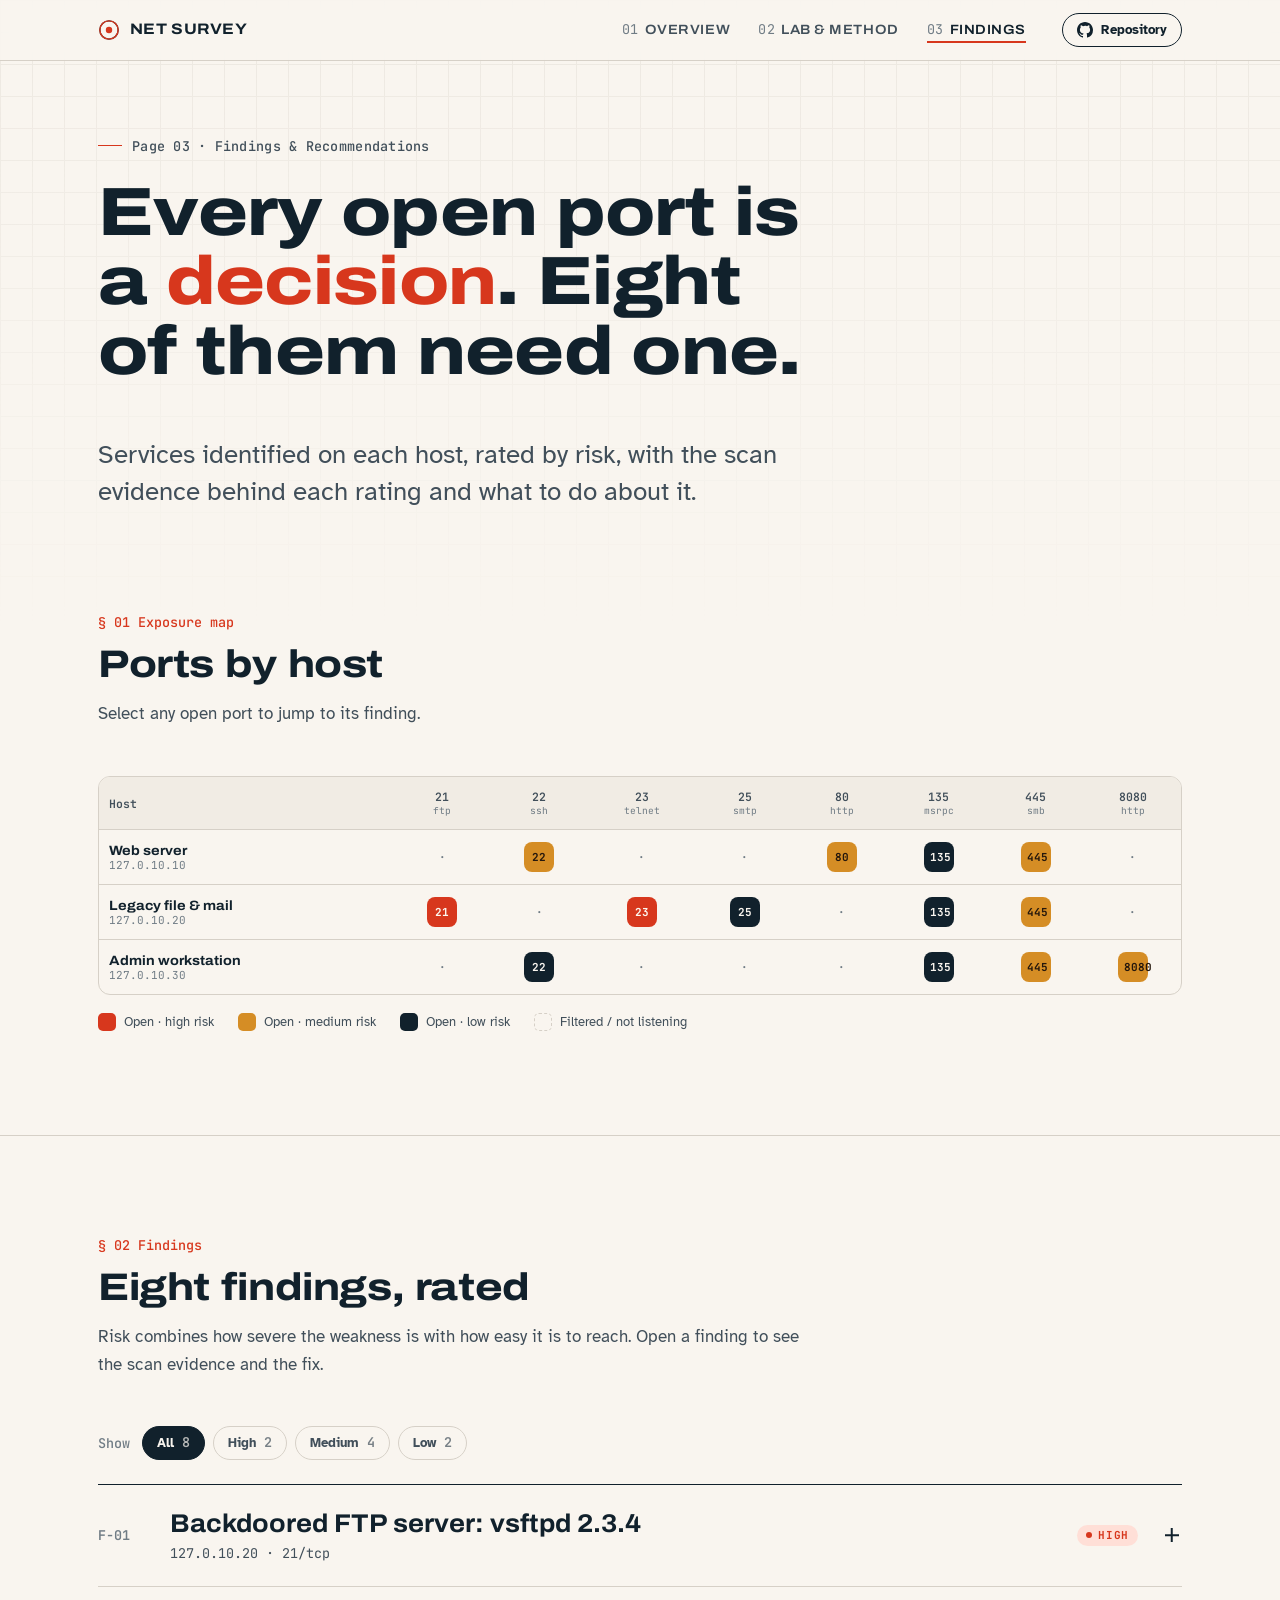
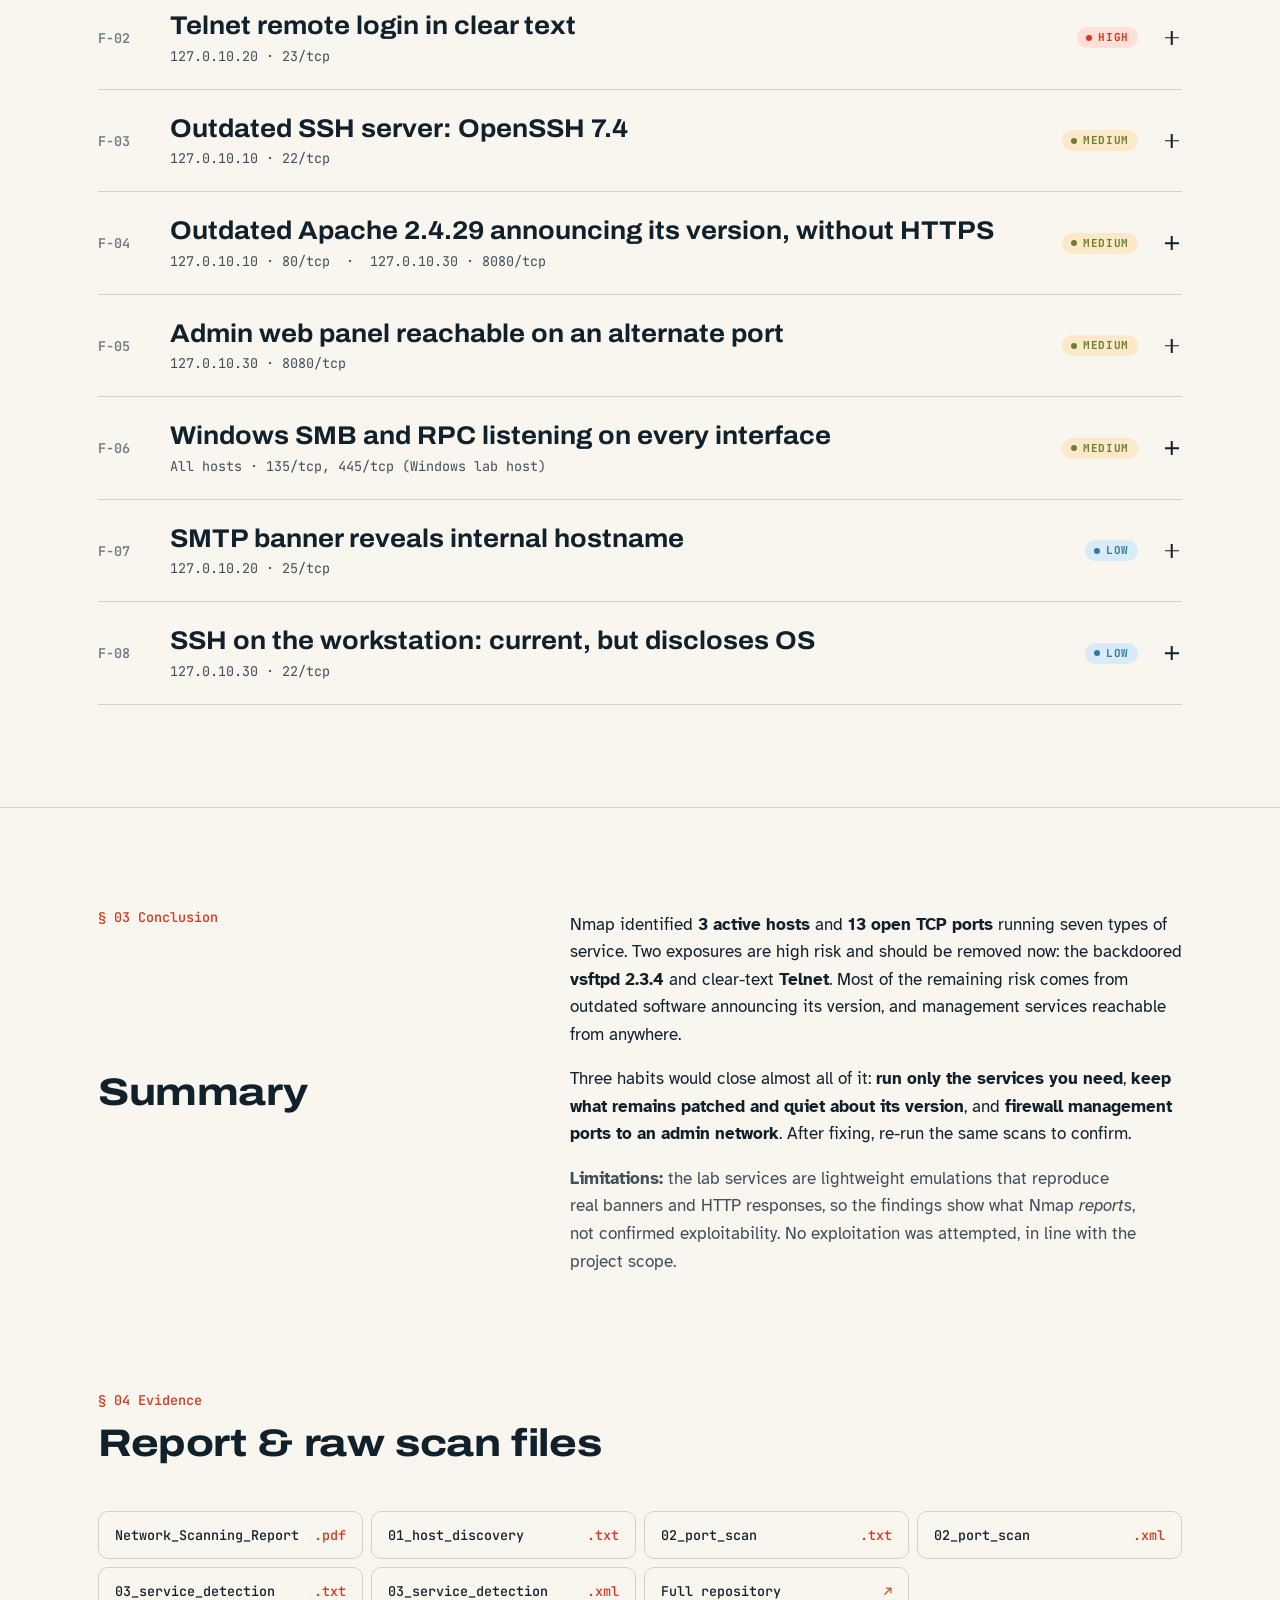
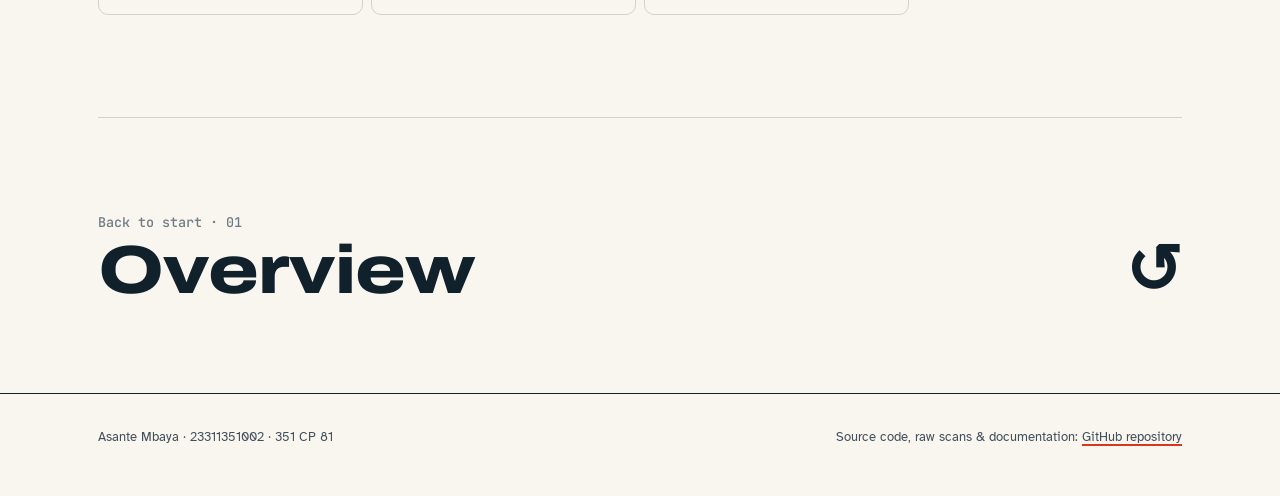
==== docs/findings.html @ a65c12f5 "Add network scanning lab, Nmap scan results, PDF report and portfolio site" ====
<!doctype html>
<html lang="en">
<head>
  <meta charset="utf-8">
  <meta name="viewport" content="width=device-width, initial-scale=1">
  <title>Findings · Network Scanning &amp; Service Identification</title>
  <meta name="description" content="Identified services, risk-rated findings with evidence, and security recommendations from the Nmap lab scan.">
  <link rel="preconnect" href="https://fonts.googleapis.com">
  <link rel="preconnect" href="https://fonts.gstatic.com" crossorigin>
  <link rel="stylesheet" href="https://fonts.googleapis.com/css2?family=Archivo:wdth,wght@62..125,400..900&family=Atkinson+Hyperlegible:ital,wght@0,400;0,700;1,400&family=JetBrains+Mono:wght@400;500;600&display=swap">
  <link rel="stylesheet" href="assets/style.css">
  <link rel="icon" href="data:image/svg+xml,%3Csvg xmlns='http://www.w3.org/2000/svg' viewBox='0 0 24 24'%3E%3Ccircle cx='12' cy='12' r='10' fill='none' stroke='%23c2412b' stroke-width='2'/%3E%3Ccircle cx='12' cy='12' r='4' fill='%23c2412b'/%3E%3C/svg%3E">
</head>
<body>
<a class="skip" href="#main">Skip to content</a>

<header class="site-head">
  <div class="wrap">
    <a class="mark" href="index.html" aria-label="Home">
      <svg viewBox="0 0 24 24" aria-hidden="true"><circle cx="12" cy="12" r="10" fill="none" stroke="currentColor" stroke-width="1.5"/><circle class="pulse" cx="12" cy="12" r="10" fill="none" stroke="var(--signal)" stroke-width="1.5"/><circle cx="12" cy="12" r="3.5" fill="var(--signal)"/></svg>
      Net&nbsp;Survey
    </a>
    <nav aria-label="Main">
      <ul class="nav">
        <li><a href="index.html"><span class="n">01</span>Overview</a></li>
        <li><a href="method.html"><span class="n">02</span>Lab &amp; Method</a></li>
        <li><a href="findings.html" aria-current="page"><span class="n">03</span>Findings</a></li>
      </ul>
    </nav>
    <a class="repo-link" data-repo="" href="#">
      <svg viewBox="0 0 16 16" aria-hidden="true"><path fill="currentColor" d="M8 0C3.58 0 0 3.58 0 8c0 3.54 2.29 6.53 5.47 7.59.4.07.55-.17.55-.38v-1.33c-2.23.48-2.7-1.07-2.7-1.07-.36-.92-.89-1.17-.89-1.17-.73-.5.06-.49.06-.49.8.06 1.23.83 1.23.83.72 1.22 1.87.87 2.33.66.07-.52.28-.87.5-1.07-1.78-.2-3.64-.89-3.64-3.95 0-.87.31-1.59.82-2.15-.08-.2-.36-1.02.08-2.12 0 0 .67-.21 2.2.82A7.6 7.6 0 0 1 8 3.87c.68 0 1.36.09 2 .27 1.53-1.04 2.2-.82 2.2-.82.44 1.1.16 1.92.08 2.12.51.56.82 1.27.82 2.15 0 3.07-1.87 3.75-3.65 3.95.29.25.54.73.54 1.48v2.2c0 .21.15.46.55.38A8 8 0 0 0 16 8c0-4.42-3.58-8-8-8Z"/></svg>
      <span>Repository</span>
    </a>
  </div>
</header>

<main id="main">
  <header class="wrap page-hero load">
    <span class="eyebrow">Page 03 · Findings &amp; Recommendations</span>
    <h1 class="split-words">Every open port is a <em>decision</em>. Eight of them need one.</h1>
    <p class="lede">Services identified on each host, rated by risk, with the scan evidence behind each rating and what to do about it.</p>
  </header>

  <section style="padding-top: var(--space-xl)">
    <div class="wrap">
      <div class="section-head" data-reveal>
        <span class="idx">§ 01 Exposure map</span>
        <h2>Ports by host</h2>
        <p class="measure" style="margin:0;color:var(--ink-2)">Select any open port to jump to its finding.</p>
      </div>
      <div class="matrix-scroll" data-reveal>
        <table class="matrix">
          <caption class="sr-only" style="position:absolute;left:-9999px">Open ports on each lab host</caption>
          <thead>
            <tr>
              <th scope="col" style="text-align:left">Host</th>
              <th scope="col">21<small>ftp</small></th>
              <th scope="col">22<small>ssh</small></th>
              <th scope="col">23<small>telnet</small></th>
              <th scope="col">25<small>smtp</small></th>
              <th scope="col">80<small>http</small></th>
              <th scope="col">135<small>msrpc</small></th>
              <th scope="col">445<small>smb</small></th>
              <th scope="col">8080<small>http</small></th>
            </tr>
          </thead>
          <tbody>
            <tr>
              <th scope="row">Web server<small>127.0.10.10</small></th>
              <td><span class="cell f" aria-label="filtered">·</span></td>
              <td><button class="cell o m" data-goto="f-03" aria-label="22 open: OpenSSH 7.4, see F-03" style="border:0;cursor:pointer">22</button></td>
              <td><span class="cell f" aria-label="filtered">·</span></td>
              <td><span class="cell f" aria-label="filtered">·</span></td>
              <td><button class="cell o m" data-goto="f-04" aria-label="80 open: Apache 2.4.29, see F-04" style="border:0;cursor:pointer">80</button></td>
              <td><button class="cell o" data-goto="f-06" aria-label="135 open: Windows RPC, see F-06" style="border:0;cursor:pointer">135</button></td>
              <td><button class="cell o m" data-goto="f-06" aria-label="445 open: SMB, see F-06" style="border:0;cursor:pointer">445</button></td>
              <td><span class="cell f" aria-label="filtered">·</span></td>
            </tr>
            <tr>
              <th scope="row">Legacy file &amp; mail<small>127.0.10.20</small></th>
              <td><button class="cell o r" data-goto="f-01" aria-label="21 open: vsftpd 2.3.4, see F-01" style="border:0;cursor:pointer">21</button></td>
              <td><span class="cell f" aria-label="filtered">·</span></td>
              <td><button class="cell o r" data-goto="f-02" aria-label="23 open: Telnet, see F-02" style="border:0;cursor:pointer">23</button></td>
              <td><button class="cell o" data-goto="f-07" aria-label="25 open: Postfix SMTP, see F-07" style="border:0;cursor:pointer">25</button></td>
              <td><span class="cell f" aria-label="filtered">·</span></td>
              <td><button class="cell o" data-goto="f-06" aria-label="135 open: Windows RPC, see F-06" style="border:0;cursor:pointer">135</button></td>
              <td><button class="cell o m" data-goto="f-06" aria-label="445 open: SMB, see F-06" style="border:0;cursor:pointer">445</button></td>
              <td><span class="cell f" aria-label="filtered">·</span></td>
            </tr>
            <tr>
              <th scope="row">Admin workstation<small>127.0.10.30</small></th>
              <td><span class="cell f" aria-label="filtered">·</span></td>
              <td><button class="cell o" data-goto="f-08" aria-label="22 open: OpenSSH 8.9p1, see F-08" style="border:0;cursor:pointer">22</button></td>
              <td><span class="cell f" aria-label="filtered">·</span></td>
              <td><span class="cell f" aria-label="filtered">·</span></td>
              <td><span class="cell f" aria-label="filtered">·</span></td>
              <td><button class="cell o" data-goto="f-06" aria-label="135 open: Windows RPC, see F-06" style="border:0;cursor:pointer">135</button></td>
              <td><button class="cell o m" data-goto="f-06" aria-label="445 open: SMB, see F-06" style="border:0;cursor:pointer">445</button></td>
              <td><button class="cell o m" data-goto="f-05" aria-label="8080 open: Apache admin panel, see F-05" style="border:0;cursor:pointer">8080</button></td>
            </tr>
          </tbody>
        </table>
      </div>
      <div class="legend" data-reveal>
        <span><i class="cell o r"></i>Open · high risk</span>
        <span><i class="cell o m"></i>Open · medium risk</span>
        <span><i class="cell o"></i>Open · low risk</span>
        <span><i class="cell f" style="border:1px dashed var(--rule)"></i>Filtered / not listening</span>
      </div>
    </div>
  </section>

  <hr class="divider">

  <section>
    <div class="wrap">
      <div class="section-head" data-reveal>
        <span class="idx">§ 02 Findings</span>
        <h2>Eight findings, rated</h2>
        <p class="measure" style="margin:0;color:var(--ink-2)">Risk combines how severe the weakness is with how easy it is to reach. Open a finding to see the scan evidence and the fix.</p>
      </div>

      <div class="toolbar" role="group" aria-label="Filter findings by risk" data-reveal>
        <span class="label">Show</span>
        <button class="chip" data-filter="all" aria-pressed="true">All <span class="c">8</span></button>
        <button class="chip" data-filter="high" aria-pressed="false">High <span class="c">2</span></button>
        <button class="chip" data-filter="medium" aria-pressed="false">Medium <span class="c">4</span></button>
        <button class="chip" data-filter="low" aria-pressed="false">Low <span class="c">2</span></button>
      </div>

      <ul class="findings" data-stagger>
        <li class="finding" id="f-01" data-sev="high">
          <button class="finding-btn" aria-expanded="false" aria-controls="f-01-body">
            <span class="fid">F-01</span>
            <span><span class="ftitle">Backdoored FTP server: vsftpd 2.3.4</span><span class="where">127.0.10.20 · 21/tcp</span></span>
            <span class="sev sev-high">High</span><span class="plus" aria-hidden="true"></span>
          </button>
          <div class="finding-body" id="f-01-body"><div><div class="finding-inner">
            <div><h4>Issue</h4><p>Version 2.3.4 of vsftpd is infamous. The official download was tampered with in 2011 to include a backdoor (<strong>CVE-2011-2523</strong>): a username ending in <code>:)</code> opens a root shell on port 6200. Public exploit modules exist. FTP also sends credentials in clear text.</p></div>
            <div><h4>Recommendation</h4><ul><li>Remove vsftpd 2.3.4 immediately and rebuild the host if it was ever exposed.</li><li>Replace FTP with SFTP over SSH.</li><li>If FTP is unavoidable, run a current, verified vsftpd build with FTPS, and block port 6200.</li></ul></div>
            <div class="evidence"><h4>Evidence</h4><pre>21/tcp   open  ftp     vsftpd 2.3.4</pre></div>
          </div></div></div>
        </li>

        <li class="finding" id="f-02" data-sev="high">
          <button class="finding-btn" aria-expanded="false" aria-controls="f-02-body">
            <span class="fid">F-02</span>
            <span><span class="ftitle">Telnet remote login in clear text</span><span class="where">127.0.10.20 · 23/tcp</span></span>
            <span class="sev sev-high">High</span><span class="plus" aria-hidden="true"></span>
          </button>
          <div class="finding-body" id="f-02-body"><div><div class="finding-inner">
            <div><h4>Issue</h4><p>Telnet gives a remote shell with no encryption. Anyone who can see the traffic can read usernames, passwords and the whole session. Telnet is also a favourite target for automated brute-force bots.</p></div>
            <div><h4>Recommendation</h4><ul><li>Disable and uninstall the telnet daemon.</li><li>Use SSH with key-based authentication for remote administration.</li><li>Block 23/tcp at the host and network firewall.</li></ul></div>
            <div class="evidence"><h4>Evidence</h4><pre>23/tcp   open  telnet  Linux telnetd</pre></div>
          </div></div></div>
        </li>

        <li class="finding" id="f-03" data-sev="medium">
          <button class="finding-btn" aria-expanded="false" aria-controls="f-03-body">
            <span class="fid">F-03</span>
            <span><span class="ftitle">Outdated SSH server: OpenSSH 7.4</span><span class="where">127.0.10.10 · 22/tcp</span></span>
            <span class="sev sev-medium">Medium</span><span class="plus" aria-hidden="true"></span>
          </button>
          <div class="finding-body" id="f-03-body"><div><div class="finding-inner">
            <div><h4>Issue</h4><p>OpenSSH 7.4 dates from December 2016 and has several known vulnerabilities, including <strong>CVE-2018-15473</strong> (an attacker can tell which usernames exist). The exact version is visible to anyone who connects.</p></div>
            <div><h4>Recommendation</h4><ul><li>Update OpenSSH to the current release from the OS vendor.</li><li>Disable password and root login; use keys only.</li><li>Limit SSH to an admin subnet and add fail2ban or rate limiting.</li></ul></div>
            <div class="evidence"><h4>Evidence</h4><pre>22/tcp   open  ssh     OpenSSH 7.4 (protocol 2.0)</pre></div>
          </div></div></div>
        </li>

        <li class="finding" id="f-04" data-sev="medium">
          <button class="finding-btn" aria-expanded="false" aria-controls="f-04-body">
            <span class="fid">F-04</span>
            <span><span class="ftitle">Outdated Apache 2.4.29 announcing its version, without HTTPS</span><span class="where">127.0.10.10 · 80/tcp &nbsp;·&nbsp; 127.0.10.30 · 8080/tcp</span></span>
            <span class="sev sev-medium">Medium</span><span class="plus" aria-hidden="true"></span>
          </button>
          <div class="finding-body" id="f-04-body"><div><div class="finding-inner">
            <div><h4>Issue</h4><p>Apache 2.4.29 was released in 2017 and is affected by many published CVEs, including <strong>CVE-2019-0211</strong> (local privilege escalation to root). The <code>Server</code> header gives the exact version and OS, so an attacker can look up exploits instantly. The site is served over plain HTTP.</p></div>
            <div><h4>Recommendation</h4><ul><li>Upgrade Apache to the current 2.4.x release.</li><li>Set <code>ServerTokens Prod</code> and <code>ServerSignature Off</code> to hide version details.</li><li>Serve over HTTPS (TLS 1.2+), redirect HTTP to HTTPS and add HSTS.</li></ul></div>
            <div class="evidence"><h4>Evidence</h4><pre>80/tcp   open  http    Apache httpd 2.4.29 ((Ubuntu))
|_http-server-header: Apache/2.4.29 (Ubuntu)
|_http-title: Lab Server</pre></div>
          </div></div></div>
        </li>

        <li class="finding" id="f-05" data-sev="medium">
          <button class="finding-btn" aria-expanded="false" aria-controls="f-05-body">
            <span class="fid">F-05</span>
            <span><span class="ftitle">Admin web panel reachable on an alternate port</span><span class="where">127.0.10.30 · 8080/tcp</span></span>
            <span class="sev sev-medium">Medium</span><span class="plus" aria-hidden="true"></span>
          </button>
          <div class="finding-body" id="f-05-body"><div><div class="finding-inner">
            <div><h4>Issue</h4><p>A management interface runs on 8080 of the admin workstation with the same outdated Apache. Nmap's <code>http-open-proxy</code> script also flagged that the server might relay requests. If confirmed, an open proxy could be abused to reach internal systems. Moving a service to a non-standard port does not hide it.</p></div>
            <div><h4>Recommendation</h4><ul><li>Bind the panel to localhost or an admin VLAN only, or put it behind a VPN.</li><li>Require strong authentication (MFA) for the panel.</li><li>Disable proxy modules (<code>mod_proxy</code>) unless they are needed, and re-test with <code>--script http-open-proxy</code>.</li></ul></div>
            <div class="evidence"><h4>Evidence</h4><pre>8080/tcp open  http    Apache httpd 2.4.29 ((Ubuntu))
|_http-open-proxy: Proxy might be redirecting requests</pre></div>
          </div></div></div>
        </li>

        <li class="finding" id="f-06" data-sev="medium">
          <button class="finding-btn" aria-expanded="false" aria-controls="f-06-body">
            <span class="fid">F-06</span>
            <span><span class="ftitle">Windows SMB and RPC listening on every interface</span><span class="where">All hosts · 135/tcp, 445/tcp (Windows lab host)</span></span>
            <span class="sev sev-medium">Medium</span><span class="plus" aria-hidden="true"></span>
          </button>
          <div class="finding-body" id="f-06-body"><div><div class="finding-inner">
            <div><h4>Issue</h4><p>Ports 135 (RPC) and 445 (SMB) appeared on every lab address because the Windows host running the lab binds them to all interfaces. SMB has a long history of serious worms (for example EternalBlue / MS17-010). <strong>Good news:</strong> SMB2 message signing is <em>enabled and required</em>, which blocks relay attacks.</p></div>
            <div><h4>Recommendation</h4><ul><li>Block 135, 139 and 445 inbound in Windows Defender Firewall on public and untrusted profiles.</li><li>Turn off file sharing where it isn't needed; make sure SMBv1 is disabled.</li><li>Keep signing required, and keep Windows fully patched.</li></ul></div>
            <div class="evidence"><h4>Evidence</h4><pre>135/tcp  open  msrpc         Microsoft Windows RPC
445/tcp  open  microsoft-ds?
| smb2-security-mode:
|   2.02:
|_    Message signing enabled and required</pre></div>
          </div></div></div>
        </li>

        <li class="finding" id="f-07" data-sev="low">
          <button class="finding-btn" aria-expanded="false" aria-controls="f-07-body">
            <span class="fid">F-07</span>
            <span><span class="ftitle">SMTP banner reveals internal hostname</span><span class="where">127.0.10.20 · 25/tcp</span></span>
            <span class="sev sev-low">Low</span><span class="plus" aria-hidden="true"></span>
          </button>
          <div class="finding-body" id="f-07-body"><div><div class="finding-inner">
            <div><h4>Issue</h4><p>The Postfix banner announces the internal hostname <code>mail.lab.local</code>, which helps an attacker map the network. Open-relay behaviour was <em>not</em> tested in this scope.</p></div>
            <div><h4>Recommendation</h4><ul><li>Set a generic <code>smtpd_banner</code>.</li><li>Confirm the server is not an open relay (<code>nmap --script smtp-open-relay</code>).</li><li>Require STARTTLS and authentication for submission.</li></ul></div>
            <div class="evidence"><h4>Evidence</h4><pre>25/tcp   open  smtp    Postfix smtpd
Service Info: Host:  mail.lab.local</pre></div>
          </div></div></div>
        </li>

        <li class="finding" id="f-08" data-sev="low">
          <button class="finding-btn" aria-expanded="false" aria-controls="f-08-body">
            <span class="fid">F-08</span>
            <span><span class="ftitle">SSH on the workstation: current, but discloses OS</span><span class="where">127.0.10.30 · 22/tcp</span></span>
            <span class="sev sev-low">Low</span><span class="plus" aria-hidden="true"></span>
          </button>
          <div class="finding-body" id="f-08-body"><div><div class="finding-inner">
            <div><h4>Issue</h4><p>OpenSSH 8.9p1 is a supported Ubuntu 22.04 build, a much better state than F-03. The banner still reveals the exact distribution and patch level, and a workstation rarely needs to accept inbound SSH at all.</p></div>
            <div><h4>Recommendation</h4><ul><li>Disable inbound SSH on workstations unless it is needed.</li><li>Otherwise use keys only, apply security updates and restrict source addresses.</li></ul></div>
            <div class="evidence"><h4>Evidence</h4><pre>22/tcp   open  ssh     OpenSSH 8.9p1 Ubuntu 3ubuntu0.1 (Ubuntu Linux; protocol 2.0)</pre></div>
          </div></div></div>
        </li>
      </ul>
    </div>
  </section>

  <hr class="divider">

  <section>
    <div class="wrap split">
      <div class="section-head" data-reveal>
        <span class="idx">§ 03 Conclusion</span>
        <h2>Summary</h2>
      </div>
      <div class="measure" data-reveal>
        <p style="margin-top:0">Nmap identified <strong>3 active hosts</strong> and <strong>13 open TCP ports</strong> running seven types of service. Two exposures are high risk and should be removed now: the backdoored <strong>vsftpd 2.3.4</strong> and clear-text <strong>Telnet</strong>. Most of the remaining risk comes from outdated software announcing its version, and management services reachable from anywhere.</p>
        <p>Three habits would close almost all of it: <strong>run only the services you need</strong>, <strong>keep what remains patched and quiet about its version</strong>, and <strong>firewall management ports to an admin network</strong>. After fixing, re-run the same scans to confirm.</p>
        <p style="color:var(--ink-2)"><strong>Limitations:</strong> the lab services are lightweight emulations that reproduce real banners and HTTP responses, so the findings show what Nmap <em>reports</em>, not confirmed exploitability. No exploitation was attempted, in line with the project scope.</p>
      </div>
    </div>
  </section>

  <section style="padding-top:0">
    <div class="wrap">
      <div class="section-head" data-reveal>
        <span class="idx">§ 04 Evidence</span>
        <h2>Report &amp; raw scan files</h2>
      </div>
      <div class="files" data-stagger>
        <a class="file" href="Network_Scanning_Report.pdf" download>Network_Scanning_Report <span class="ext">.pdf</span></a>
        <a class="file" href="scans/01_host_discovery.txt">01_host_discovery <span class="ext">.txt</span></a>
        <a class="file" href="scans/02_port_scan.txt">02_port_scan <span class="ext">.txt</span></a>
        <a class="file" href="scans/02_port_scan.xml">02_port_scan <span class="ext">.xml</span></a>
        <a class="file" href="scans/03_service_detection.txt">03_service_detection <span class="ext">.txt</span></a>
        <a class="file" href="scans/03_service_detection.xml">03_service_detection <span class="ext">.xml</span></a>
        <a class="file" data-repo="" href="#">Full repository <span class="ext">↗</span></a>
      </div>
    </div>
  </section>

  <div class="wrap">
    <a class="next-page" href="index.html">
      <span><span class="k">Back to start · 01</span><br><span class="big">Overview</span></span>
      <span class="arrow" aria-hidden="true">↺</span>
    </a>
  </div>
</main>

<footer class="site-foot">
  <div class="wrap">
    <span>Asante Mbaya · 23311351002 · 351 CP 81</span>
    <span>Source code, raw scans &amp; documentation: <a data-repo="" href="#">GitHub repository</a></span>
  </div>
</footer>

<script src="assets/data.js"></script>
<script src="assets/site.js"></script>
</body>
</html>
---- docs/assets/style.css ----
/* ==========================================================
   Survey dossier — Network Scanning & Service Identification
   ========================================================== */
@view-transition { navigation: auto; }

:root {
  --paper: oklch(0.972 0.009 80);
  --paper-2: oklch(0.945 0.012 80);
  --ink: oklch(0.24 0.03 240);
  --ink-2: oklch(0.42 0.025 240);
  --ink-3: oklch(0.58 0.02 240);
  --rule: oklch(0.86 0.014 80);
  --grid: oklch(0.9 0.012 80);
  --signal: oklch(0.58 0.2 32);        /* risk / open port */
  --signal-soft: oklch(0.93 0.04 32);
  --amber: oklch(0.7 0.14 70);
  --amber-soft: oklch(0.94 0.045 80);
  --calm: oklch(0.55 0.09 230);
  --calm-soft: oklch(0.93 0.025 230);
  --ok: oklch(0.55 0.11 155);

  --f-display: "Archivo", "Arial Narrow", sans-serif;
  --f-body: "Atkinson Hyperlegible", "Segoe UI", sans-serif;
  --f-mono: "JetBrains Mono", Consolas, monospace;

  --step--1: 0.84rem;
  --step-0: 1.0625rem;
  --step-1: clamp(1.3rem, 1.15rem + 0.6vw, 1.6rem);
  --step-2: clamp(1.7rem, 1.4rem + 1.3vw, 2.4rem);
  --step-3: clamp(2.4rem, 1.7rem + 3.2vw, 4.6rem);

  --space-xs: 4px; --space-sm: 8px; --space-smd: 12px; --space-md: 16px;
  --space-lg: 24px; --space-xl: 32px; --space-2xl: 48px; --space-3xl: 64px; --space-4xl: 96px;
  --gutter: clamp(16px, 4vw, 48px);

  --ease-out: cubic-bezier(0.22, 1, 0.36, 1);   /* quint-ish */
  --ease-expo: cubic-bezier(0.16, 1, 0.3, 1);
}
@media (prefers-color-scheme: dark) {
  :root {
    --paper: oklch(0.2 0.018 240);
    --paper-2: oklch(0.24 0.02 240);
    --ink: oklch(0.93 0.012 80);
    --ink-2: oklch(0.78 0.015 80);
    --ink-3: oklch(0.64 0.015 80);
    --rule: oklch(0.34 0.02 240);
    --grid: oklch(0.27 0.02 240);
    --signal: oklch(0.7 0.17 32);
    --signal-soft: oklch(0.32 0.07 32);
    --amber: oklch(0.8 0.13 75);
    --amber-soft: oklch(0.33 0.05 75);
    --calm: oklch(0.75 0.08 230);
    --calm-soft: oklch(0.3 0.04 230);
    --ok: oklch(0.75 0.11 155);
  }
}

* { box-sizing: border-box; }
html { -webkit-text-size-adjust: 100%; scroll-behavior: smooth; }
body {
  margin: 0;
  background: var(--paper);
  color: var(--ink);
  font: var(--step-0)/1.62 var(--f-body);
  overflow-x: hidden;
}
/* faint survey grid paper */
body::before {
  content: ""; position: fixed; inset: 0; z-index: -1; pointer-events: none;
  background-image:
    linear-gradient(var(--grid) 1px, transparent 1px),
    linear-gradient(90deg, var(--grid) 1px, transparent 1px);
  background-size: 32px 32px;
  mask-image: linear-gradient(to bottom, black, transparent 70vh);
  opacity: .55;
}
::selection { background: var(--signal); color: var(--paper); }
a { color: inherit; text-decoration-color: var(--signal); text-underline-offset: 3px; text-decoration-thickness: 1.5px; }
a:hover { color: var(--signal); }
:focus-visible { outline: 2px solid var(--signal); outline-offset: 3px; border-radius: 2px; }
img, svg { max-width: 100%; display: block; }

.skip { position: absolute; left: -999px; top: 8px; background: var(--ink); color: var(--paper); padding: 8px 12px; z-index: 50; }
.skip:focus { left: 8px; }

.wrap { width: min(1180px, 100%); margin-inline: auto; padding-inline: var(--gutter); }
.measure { max-width: 66ch; }

/* ---------- Header ---------- */
.site-head {
  position: sticky; top: 0; z-index: 20;
  background: color-mix(in oklch, var(--paper) 88%, transparent);
  backdrop-filter: saturate(1.2) blur(8px);
  border-bottom: 1px solid var(--rule);
  view-transition-name: site-head;
}
.site-head .wrap { display: flex; align-items: center; gap: var(--space-lg); min-height: 60px; }
.mark {
  display: flex; align-items: center; gap: 10px; text-decoration: none;
  font: 700 0.95rem/1 var(--f-display); font-stretch: 112%; letter-spacing: .02em; text-transform: uppercase;
  margin-right: auto;
}
.mark svg { width: 22px; height: 22px; }
.mark .pulse { transform-origin: 12px 12px; animation: ping 2.8s var(--ease-out) infinite; }
@keyframes ping { 0% { transform: scale(.3); opacity: 1 } 80%, 100% { transform: scale(1.1); opacity: 0 } }
.nav { display: flex; gap: 4px; list-style: none; margin: 0; padding: 0; }
.nav a {
  position: relative; display: block; padding: 8px 12px; text-decoration: none;
  font: 600 var(--step--1)/1 var(--f-display); font-stretch: 108%; letter-spacing: .04em; text-transform: uppercase;
  color: var(--ink-2); white-space: nowrap;
}
.nav a .n { color: var(--ink-3); margin-right: 6px; font-family: var(--f-mono); font-weight: 400; }
.nav a::after {
  content: ""; position: absolute; left: 12px; right: 12px; bottom: 2px; height: 2px; background: var(--signal);
  transform: scaleX(0); transform-origin: left; transition: transform .45s var(--ease-expo);
}
.nav a:hover::after, .nav a[aria-current="page"]::after { transform: scaleX(1); }
.nav a[aria-current="page"] { color: var(--ink); }
.repo-link {
  display: inline-flex; align-items: center; gap: 8px; padding: 8px 14px; border: 1px solid var(--ink);
  border-radius: 999px; text-decoration: none; font: 600 var(--step--1)/1 var(--f-body);
  transition: background .3s var(--ease-out), color .3s var(--ease-out);
}
.repo-link:hover { background: var(--ink); color: var(--paper); }
.repo-link svg { width: 16px; height: 16px; }
@media (max-width: 760px) {
  .site-head .wrap { flex-wrap: wrap; gap: 0 var(--space-md); padding-block: 8px; }
  .nav { order: 3; width: 100%; overflow-x: auto; margin-inline: -12px; }
  .repo-link span { display: none; }
}

/* ---------- Type ---------- */
.eyebrow {
  display: inline-flex; align-items: center; gap: 10px;
  font: 500 var(--step--1)/1.2 var(--f-mono); color: var(--ink-2); letter-spacing: .02em;
}
.eyebrow::before { content: ""; width: 24px; height: 1px; background: var(--signal); }
h1, h2, h3 { font-family: var(--f-display); font-stretch: 118%; line-height: 1.02; letter-spacing: -0.01em; margin: 0; text-wrap: balance; }
h1 { font-size: var(--step-3); font-weight: 800; }
h2 { font-size: var(--step-2); font-weight: 750; }
h3 { font-size: var(--step-1); font-weight: 700; font-stretch: 108%; line-height: 1.15; }
h1 em, h2 em { font-style: normal; color: var(--signal); }
.lede { font-size: var(--step-1); line-height: 1.45; color: var(--ink-2); max-width: 46ch; text-wrap: pretty; }
p { text-wrap: pretty; }
code { font-family: var(--f-mono); font-size: .88em; background: var(--paper-2); padding: 1px 6px; border-radius: 4px; border: 1px solid var(--rule); }

/* ---------- Sections ---------- */
section { padding-block: clamp(56px, 8vw, 112px); }
.section-head { display: grid; gap: var(--space-md); margin-bottom: var(--space-2xl); }
.section-head .idx { font: 500 var(--step--1)/1 var(--f-mono); color: var(--signal); }
.divider { border: 0; border-top: 1px solid var(--rule); margin: 0; }

/* ---------- Hero ---------- */
.hero { padding-top: clamp(40px, 6vw, 80px); padding-bottom: clamp(40px, 6vw, 72px); }
.hero-grid { display: grid; grid-template-columns: 1.05fr 1fr; gap: clamp(32px, 5vw, 72px); align-items: center; }
.hero-copy { display: grid; gap: var(--space-lg); justify-items: start; }
@media (max-width: 900px) { .hero-grid { grid-template-columns: 1fr; } }

.actions { display: flex; flex-wrap: wrap; gap: var(--space-smd); margin-top: var(--space-sm); }
.btn {
  display: inline-flex; align-items: center; gap: 10px; padding: 14px 22px; border-radius: 999px;
  font: 700 var(--step--1)/1 var(--f-display); font-stretch: 110%; text-transform: uppercase; letter-spacing: .05em;
  text-decoration: none; border: 1.5px solid var(--ink); transition: transform .35s var(--ease-out), background .3s, color .3s;
}
.btn-primary { background: var(--ink); color: var(--paper); }
.btn-primary:hover { background: var(--signal); border-color: var(--signal); color: oklch(0.98 0.01 80); }
.btn-ghost:hover { background: var(--ink); color: var(--paper); }
.btn:active { transform: scale(.97); }
.btn .arrow { transition: transform .35s var(--ease-out); }
.btn:hover .arrow { transform: translateX(4px); }

/* ---------- Network map (signature) ---------- */
.netmap {
  position: relative; width: 100%; display: flex; flex-direction: column;
  border: 1px solid var(--rule); border-radius: 14px; background: var(--paper);
  overflow: hidden;
}
.netmap svg { width: 100%; height: auto; aspect-ratio: 500 / 440; }
.netmap .ring { fill: none; stroke: var(--rule); stroke-width: 1; }
.netmap .sweep { transform-origin: 250px 250px; animation: sweep 6s linear infinite; }
@keyframes sweep { to { transform: rotate(360deg); } }
.netmap .link { stroke: var(--ink-3); stroke-width: 1; stroke-dasharray: 3 5; fill: none; }
.netmap .scanner circle.core { fill: var(--ink); }
.netmap .host-node { fill: var(--paper); stroke: var(--ink); stroke-width: 1.5; }
.netmap .host-label { font: 700 13px var(--f-display); font-stretch: 112%; fill: var(--ink); }
.netmap .host-ip { font: 11px var(--f-mono); fill: var(--ink-2); }
.netmap .port { opacity: 0; transform-box: fill-box; transform-origin: center; }
.netmap .port rect { fill: var(--paper); stroke: var(--ink-2); stroke-width: 1; rx: 3; }
.netmap .port text { font: 600 10.5px var(--f-mono); fill: var(--ink); text-anchor: middle; dominant-baseline: central; }
.netmap .port.risk rect { fill: var(--signal); stroke: var(--signal); }
.netmap .port.risk text { fill: oklch(0.98 0.01 80); }
.netmap .port.lit { animation: portIn .6s var(--ease-expo) forwards; }
@keyframes portIn { from { opacity: 0; transform: scale(.4); } to { opacity: 1; transform: scale(1); } }
.netmap .packet { fill: var(--signal); }
.netmap-caption {
  padding: 10px 14px; border-top: 1px solid var(--rule); background: var(--paper-2);
  display: flex; justify-content: space-between; align-items: center; gap: 12px; flex-wrap: wrap;
  font: 11.5px/1.3 var(--f-mono); color: var(--ink-2);
}
.netmap-caption .live { display: inline-flex; align-items: center; gap: 6px; }
.netmap-caption .live::before { content: ""; width: 7px; height: 7px; border-radius: 50%; background: var(--signal); animation: blink 1.2s steps(2) infinite; }
@keyframes blink { 50% { opacity: .2 } }
.replay {
  font: 600 11.5px var(--f-mono); color: var(--ink); background: var(--paper-2); border: 1px solid var(--rule);
  border-radius: 999px; padding: 4px 10px; cursor: pointer;
}
.replay:hover { border-color: var(--ink); }

/* ---------- Ledger (key results) ---------- */
.ledger { display: grid; grid-template-columns: repeat(4, 1fr); border-block: 1px solid var(--ink); }
.ledger > div { padding: var(--space-lg) var(--space-md) var(--space-lg) 0; display: grid; gap: 6px; align-content: start; }
.ledger > div + div { padding-left: var(--space-md); border-left: 1px solid var(--rule); }
.ledger .num { font: 800 var(--step-2)/1 var(--f-display); font-stretch: 120%; font-variant-numeric: tabular-nums; }
.ledger .num.risk { color: var(--signal); }
.ledger .lbl { font-size: var(--step--1); color: var(--ink-2); }
@media (max-width: 700px) {
  .ledger { grid-template-columns: 1fr 1fr; }
  .ledger > div:nth-child(3) { border-left: 0; padding-left: 0; }
  .ledger > div:nth-child(n+3) { border-top: 1px solid var(--rule); }
}

/* ---------- Brief / split ---------- */
.split { display: grid; grid-template-columns: minmax(0, 0.8fr) minmax(0, 1.2fr); gap: clamp(24px, 5vw, 80px); }
@media (max-width: 860px) { .split { grid-template-columns: 1fr; } }
.facts { margin: 0; display: grid; grid-template-columns: max-content 1fr; gap: 10px 24px; font-size: var(--step--1); }
.facts dt { color: var(--ink-3); font-family: var(--f-mono); }
.facts dd { margin: 0; font-weight: 700; }

/* ---------- Route cards (to other pages) ---------- */
.routes { display: grid; grid-template-columns: 1fr 1fr; gap: 0; border-top: 1px solid var(--ink); }
.route {
  position: relative; display: grid; gap: var(--space-smd); padding: var(--space-xl) var(--space-lg) var(--space-xl) 0;
  text-decoration: none; overflow: hidden; isolation: isolate;
}
.route + .route { padding-left: var(--space-lg); border-left: 1px solid var(--rule); }
.route::before {
  content: ""; position: absolute; inset: 0; z-index: -1; background: var(--paper-2);
  transform: translateY(101%); transition: transform .6s var(--ease-expo);
}
.route:hover::before { transform: translateY(0); }
.route:hover { color: inherit; }
.route .go { font: 500 var(--step--1) var(--f-mono); color: var(--signal); }
.route h3 { transition: transform .5s var(--ease-expo); }
.route:hover h3 { transform: translateX(8px); }
.route p { margin: 0; color: var(--ink-2); max-width: 44ch; }
@media (max-width: 700px) { .routes { grid-template-columns: 1fr; } .route + .route { border-left: 0; padding-left: 0; border-top: 1px solid var(--rule); } }

/* ---------- Page hero (inner) ---------- */
.page-hero { padding-top: clamp(40px, 6vw, 88px); padding-bottom: var(--space-2xl); display: grid; gap: var(--space-lg); }
.page-hero h1 { view-transition-name: page-title; }

/* ---------- Topology table / host cards ---------- */
.hosts { display: grid; grid-template-columns: repeat(auto-fit, minmax(260px, 1fr)); gap: var(--space-md); }
.host {
  border: 1px solid var(--rule); border-radius: 12px; padding: var(--space-lg); background: var(--paper);
  display: grid; gap: var(--space-smd); align-content: start;
  transition: border-color .3s, transform .5s var(--ease-expo);
}
.host:hover { border-color: var(--ink); transform: translateY(-3px); }
.host .ip { font: 600 var(--step--1) var(--f-mono); color: var(--signal); }
.host ul { list-style: none; margin: 0; padding: 0; display: grid; gap: 6px; font-size: var(--step--1); }
.host li { display: flex; justify-content: space-between; gap: 12px; border-top: 1px dashed var(--rule); padding-top: 6px; }
.host li span:first-child { font-family: var(--f-mono); }
.host li span:last-child { color: var(--ink-2); text-align: right; }

/* ---------- Timeline (method) ---------- */
.phases { position: relative; display: grid; gap: clamp(48px, 7vw, 96px); counter-reset: phase; }
.phases::before {
  content: ""; position: absolute; left: 15px; top: 8px; bottom: 8px; width: 1px; background: var(--rule);
}
.phases .progress {
  position: absolute; left: 15px; top: 8px; width: 1px; height: calc(100% - 16px); background: var(--signal);
  transform-origin: top; transform: scaleY(var(--p, 0));
}
.phase { position: relative; padding-left: 56px; display: grid; grid-template-columns: minmax(0, 1fr) minmax(0, 1.25fr); gap: clamp(20px, 4vw, 56px); }
.phase::before {
  counter-increment: phase; content: counter(phase, decimal-leading-zero);
  position: absolute; left: 0; top: 0; width: 31px; height: 31px; border-radius: 50%;
  display: grid; place-items: center; background: var(--paper); border: 1px solid var(--ink);
  font: 600 11px var(--f-mono); transition: background .4s, color .4s;
}
.phase.is-in::before { background: var(--ink); color: var(--paper); }
.phase .copy { display: grid; gap: var(--space-smd); align-content: start; }
.phase .copy p { margin: 0; color: var(--ink-2); }
@media (max-width: 900px) { .phase { grid-template-columns: 1fr; } }

/* ---------- Terminal ---------- */
.term {
  border-radius: 12px; overflow: hidden; border: 1px solid oklch(0.32 0.02 240);
  background: oklch(0.2 0.02 240); color: oklch(0.9 0.012 80);
  box-shadow: 0 1px 0 oklch(1 0 0 / .04) inset, 0 24px 48px -28px oklch(0.2 0.03 240 / .55);
}
.term-bar {
  display: flex; align-items: center; gap: 8px; padding: 10px 14px; border-bottom: 1px solid oklch(0.3 0.02 240);
  font: 11.5px var(--f-mono); color: oklch(0.7 0.015 80);
}
.term-bar i { width: 9px; height: 9px; border-radius: 50%; background: oklch(0.4 0.02 240); }
.term-bar .t { margin-left: 6px; }
.term-bar a { margin-left: auto; color: oklch(0.8 0.08 50); text-decoration: none; }
.term-bar a:hover { text-decoration: underline; }
.term pre {
  margin: 0; padding: 16px; overflow-x: auto; font: 12.5px/1.6 var(--f-mono); white-space: pre; tab-size: 2;
  max-height: 420px;
}
.term .cmd { color: oklch(0.86 0.1 75); }
.term .cmd::before { content: "PS> "; color: oklch(0.6 0.02 240); }
.term .open { color: oklch(0.78 0.14 150); }
.term .hot { color: oklch(0.74 0.17 32); font-weight: 600; }
.term .dim { color: oklch(0.6 0.015 240); }
.js .term[data-type] .out { display: block; clip-path: inset(0 0 100% 0); transition: clip-path 1.4s var(--ease-out); }
.js .term.done .out { clip-path: inset(0 0 0 0); }
.term .cursor { display: inline-block; width: .55em; height: 1.1em; vertical-align: -2px; background: oklch(0.86 0.1 75); animation: blink 1s steps(2) infinite; }

/* ---------- Callout ---------- */
.note {
  display: grid; grid-template-columns: auto 1fr; gap: var(--space-md); align-items: start;
  padding: var(--space-lg); border-radius: 12px; background: var(--calm-soft); border: 1px solid color-mix(in oklch, var(--calm) 30%, transparent);
}
.note .glyph { font: 800 var(--step-1)/1 var(--f-display); color: var(--calm); }
.note p { margin: 0; }
.note p + p { margin-top: var(--space-sm); }

/* ---------- Findings ---------- */
.toolbar { display: flex; flex-wrap: wrap; gap: var(--space-sm); align-items: center; margin-bottom: var(--space-lg); }
.toolbar .label { font: 500 var(--step--1) var(--f-mono); color: var(--ink-3); margin-right: 4px; }
.chip {
  font: 600 var(--step--1)/1 var(--f-body); padding: 9px 14px; border-radius: 999px; cursor: pointer;
  border: 1px solid var(--rule); background: var(--paper); color: var(--ink-2);
  transition: background .25s, color .25s, border-color .25s;
}
.chip:hover { border-color: var(--ink); color: var(--ink); }
.chip[aria-pressed="true"] { background: var(--ink); color: var(--paper); border-color: var(--ink); }
.chip .c { font-family: var(--f-mono); opacity: .7; margin-left: 4px; }

.sev { display: inline-flex; align-items: center; gap: 6px; font: 700 11px/1 var(--f-mono); text-transform: uppercase; letter-spacing: .06em; padding: 5px 9px; border-radius: 999px; white-space: nowrap; }
.sev::before { content: ""; width: 6px; height: 6px; border-radius: 50%; background: currentColor; }
.sev-high { background: var(--signal-soft); color: var(--signal); }
.sev-medium { background: var(--amber-soft); color: color-mix(in oklch, var(--amber) 70%, var(--ink)); }
.sev-low { background: var(--calm-soft); color: var(--calm); }

.findings { list-style: none; margin: 0; padding: 0; border-top: 1px solid var(--ink); }
.finding { border-bottom: 1px solid var(--rule); }
.finding[hidden] { display: none; }
.finding-btn {
  width: 100%; display: grid; grid-template-columns: 56px minmax(0, 1fr) auto 28px; gap: var(--space-md); align-items: center;
  padding: var(--space-lg) 0; background: none; border: 0; color: inherit; text-align: left; cursor: pointer; font: inherit;
}
.finding-btn .fid { font: 600 var(--step--1) var(--f-mono); color: var(--ink-3); }
.finding-btn .ftitle { font: 700 var(--step-1)/1.2 var(--f-display); font-stretch: 106%; transition: transform .5s var(--ease-expo); }
.finding-btn .where { display: block; margin-top: 4px; font: 400 var(--step--1) var(--f-mono); color: var(--ink-2); }
.finding-btn:hover .ftitle { transform: translateX(6px); }
.finding-btn .plus { position: relative; width: 20px; height: 20px; justify-self: end; }
.finding-btn .plus::before, .finding-btn .plus::after {
  content: ""; position: absolute; left: 50%; top: 50%; width: 14px; height: 1.5px; background: currentColor;
  transform: translate(-50%, -50%); transition: transform .45s var(--ease-expo);
}
.finding-btn .plus::after { transform: translate(-50%, -50%) rotate(90deg); }
.finding-btn[aria-expanded="true"] .plus::after { transform: translate(-50%, -50%) rotate(0deg); }
.finding-body { display: grid; grid-template-rows: 0fr; transition: grid-template-rows .55s var(--ease-expo); }
.finding-btn[aria-expanded="true"] + .finding-body { grid-template-rows: 1fr; }
.finding-body > div { overflow: hidden; }
.finding-inner { display: grid; grid-template-columns: minmax(0, 1fr) minmax(0, 1fr); gap: var(--space-xl); padding: 0 0 var(--space-xl) 72px; }
.finding-inner h4 { margin: 0 0 6px; font: 600 var(--step--1) var(--f-mono); color: var(--ink-3); text-transform: uppercase; letter-spacing: .06em; }
.finding-inner p, .finding-inner ul { margin: 0 0 var(--space-md); }
.finding-inner ul { padding-left: 18px; }
.finding-inner li + li { margin-top: 4px; }
.finding-inner .evidence { grid-column: 1 / -1; }
.finding-inner .evidence pre { margin: 0; padding: 12px 14px; border-radius: 8px; background: oklch(0.2 0.02 240); color: oklch(0.9 0.012 80); font: 12px/1.55 var(--f-mono); overflow-x: auto; }
@media (max-width: 760px) {
  .finding-btn { grid-template-columns: minmax(0, 1fr) 24px; }
  .finding-btn .fid { display: none; }
  .finding-btn .sev { grid-column: 1; grid-row: 2; justify-self: start; }
  .finding-btn .plus { grid-column: 2; grid-row: 1; }
  .finding-inner { grid-template-columns: 1fr; padding-left: 0; }
}

/* ---------- Port matrix ---------- */
.matrix-scroll { overflow-x: auto; border: 1px solid var(--rule); border-radius: 12px; }
.matrix { border-collapse: collapse; width: 100%; min-width: 640px; font-size: var(--step--1); }
.matrix th, .matrix td { padding: 12px 10px; text-align: center; border-bottom: 1px solid var(--rule); }
.matrix thead th { font: 600 11.5px var(--f-mono); color: var(--ink-2); background: var(--paper-2); }
.matrix thead th small { display: block; font-weight: 400; color: var(--ink-3); }
.matrix tbody th { text-align: left; font: 700 var(--step--1) var(--f-display); font-stretch: 108%; white-space: nowrap; }
.matrix tbody th small { display: block; font: 400 11px var(--f-mono); color: var(--ink-3); }
.matrix tbody tr:last-child > * { border-bottom: 0; }
.cell { display: inline-grid; place-items: center; width: 30px; height: 30px; border-radius: 8px; font: 700 11px var(--f-mono); }
.cell.o { background: var(--ink); color: var(--paper); }
.cell.o.r { background: var(--signal); color: oklch(0.98 0.01 80); }
.cell.o.m { background: var(--amber); color: oklch(0.22 0.03 60); }
.cell.f { color: var(--ink-3); }
.legend { display: flex; flex-wrap: wrap; gap: var(--space-lg); margin-top: var(--space-md); font-size: var(--step--1); color: var(--ink-2); }
.legend span { display: inline-flex; align-items: center; gap: 8px; }
.legend .cell { width: 18px; height: 18px; border-radius: 5px; font-size: 0; }

/* ---------- Recommendations ---------- */
.recs { counter-reset: rec; list-style: none; margin: 0; padding: 0; display: grid; gap: 0; }
.recs li {
  counter-increment: rec; display: grid; grid-template-columns: 64px minmax(0, 1fr) auto; gap: var(--space-md);
  padding: var(--space-lg) 0; border-top: 1px solid var(--rule); align-items: baseline;
}
.recs li::before { content: counter(rec, decimal-leading-zero); font: 800 var(--step-1) var(--f-display); font-stretch: 120%; color: var(--ink-3); }
.recs strong { display: block; font-family: var(--f-display); font-stretch: 106%; font-size: 1.1rem; margin-bottom: 2px; }
.recs span.why { color: var(--ink-2); font-size: var(--step--1); }
@media (max-width: 640px) { .recs li { grid-template-columns: 44px minmax(0, 1fr); } .recs li .sev { grid-column: 2; justify-self: start; } }

/* ---------- Downloads ---------- */
.files { display: grid; grid-template-columns: repeat(auto-fit, minmax(240px, 1fr)); gap: var(--space-sm); }
.file {
  display: flex; justify-content: space-between; align-items: center; gap: 12px; padding: 14px 16px;
  border: 1px solid var(--rule); border-radius: 10px; text-decoration: none; font: 500 var(--step--1) var(--f-mono);
  transition: border-color .25s, background .25s;
}
.file:hover { border-color: var(--ink); background: var(--paper-2); color: var(--ink); }
.file .ext { color: var(--signal); }

/* ---------- Footer ---------- */
.site-foot { border-top: 1px solid var(--ink); padding-block: var(--space-xl) var(--space-2xl); font-size: var(--step--1); color: var(--ink-2); }
.site-foot .wrap { display: flex; flex-wrap: wrap; gap: var(--space-md) var(--space-2xl); justify-content: space-between; }
.next-page {
  display: flex; justify-content: space-between; align-items: end; gap: var(--space-lg); flex-wrap: wrap;
  padding-block: clamp(48px, 7vw, 96px); text-decoration: none; border-top: 1px solid var(--rule);
}
.next-page .k { font: 500 var(--step--1) var(--f-mono); color: var(--ink-3); }
.next-page .big { font: 800 var(--step-3)/1 var(--f-display); font-stretch: 120%; letter-spacing: -0.01em; transition: color .3s; }
.next-page:hover { color: inherit; }
.next-page:hover .big { color: var(--signal); }
.next-page .arrow { font: 800 var(--step-3)/1 var(--f-display); transition: transform .6s var(--ease-expo); }
.next-page:hover .arrow { transform: translateX(16px); }

/* ---------- Reveal on scroll ---------- */
.js [data-reveal] { opacity: 0; transform: translateY(18px); transition: opacity .9s var(--ease-expo), transform .9s var(--ease-expo); transition-delay: var(--d, 0ms); }
.js [data-reveal].in { opacity: 1; transform: none; }

/* page-load stagger for hero lines */
.js .load > * { opacity: 0; transform: translateY(22px); animation: rise 1s var(--ease-expo) forwards; }
.js .load > *:nth-child(1) { animation-delay: .05s }
.js .load > *:nth-child(2) { animation-delay: .15s }
.js .load > *:nth-child(3) { animation-delay: .27s }
.js .load > *:nth-child(4) { animation-delay: .39s }
.js .load > *:nth-child(5) { animation-delay: .5s }
@keyframes rise { to { opacity: 1; transform: none; } }

/* split headline words */
.js .split-words .w { display: inline-block; overflow: hidden; vertical-align: bottom; padding-bottom: .06em; margin-bottom: -.06em; }
.js .split-words .w > span { display: inline-block; transform: translateY(105%); animation: wordUp 1.1s var(--ease-expo) forwards; animation-delay: calc(var(--i) * 60ms + 100ms); }
@keyframes wordUp { to { transform: none; } }

::view-transition-old(root), ::view-transition-new(root) { animation-duration: .45s; animation-timing-function: var(--ease-out); }

@media (prefers-reduced-motion: reduce) {
  *, *::before, *::after { animation-duration: .01ms !important; animation-iteration-count: 1 !important; transition-duration: .01ms !important; scroll-behavior: auto !important; }
  .js [data-reveal], .js .load > *, .js .split-words .w > span { opacity: 1 !important; transform: none !important; }
  .netmap .port { opacity: 1; }
  @view-transition { navigation: none; }
}
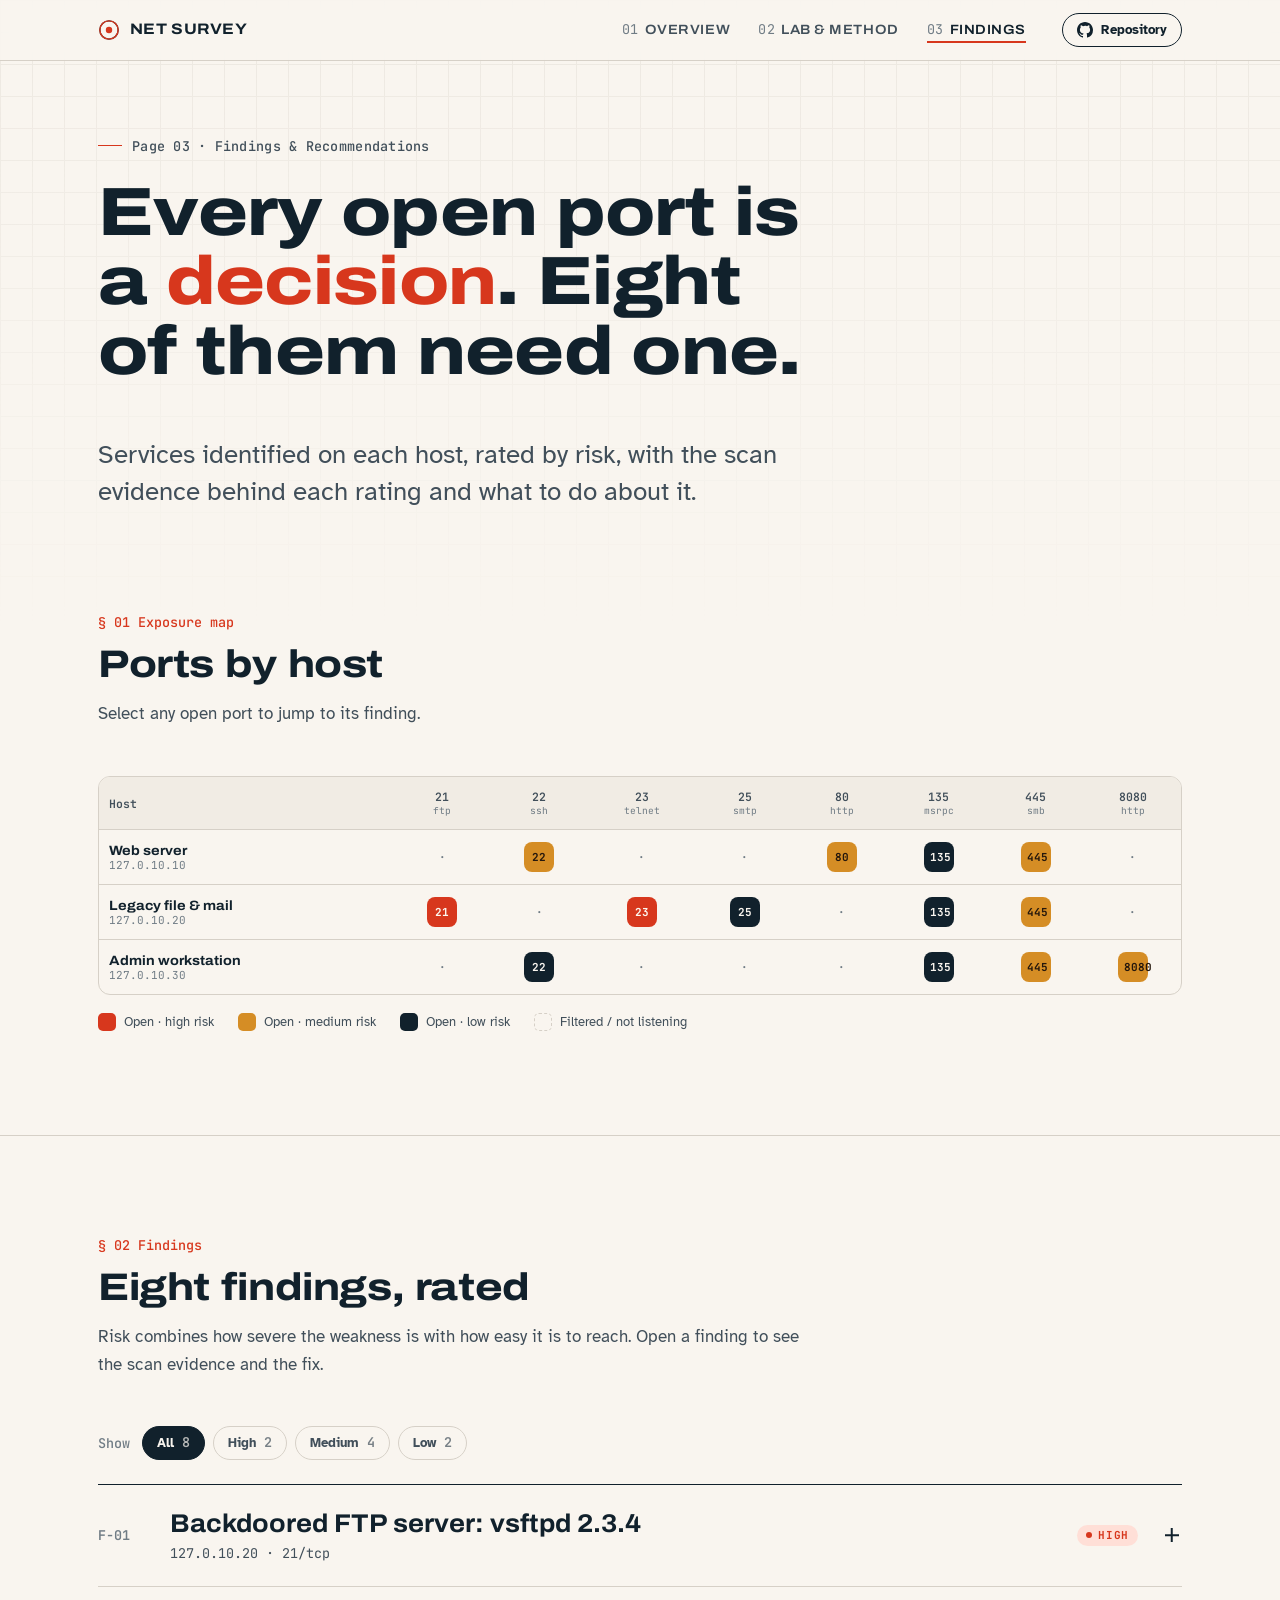
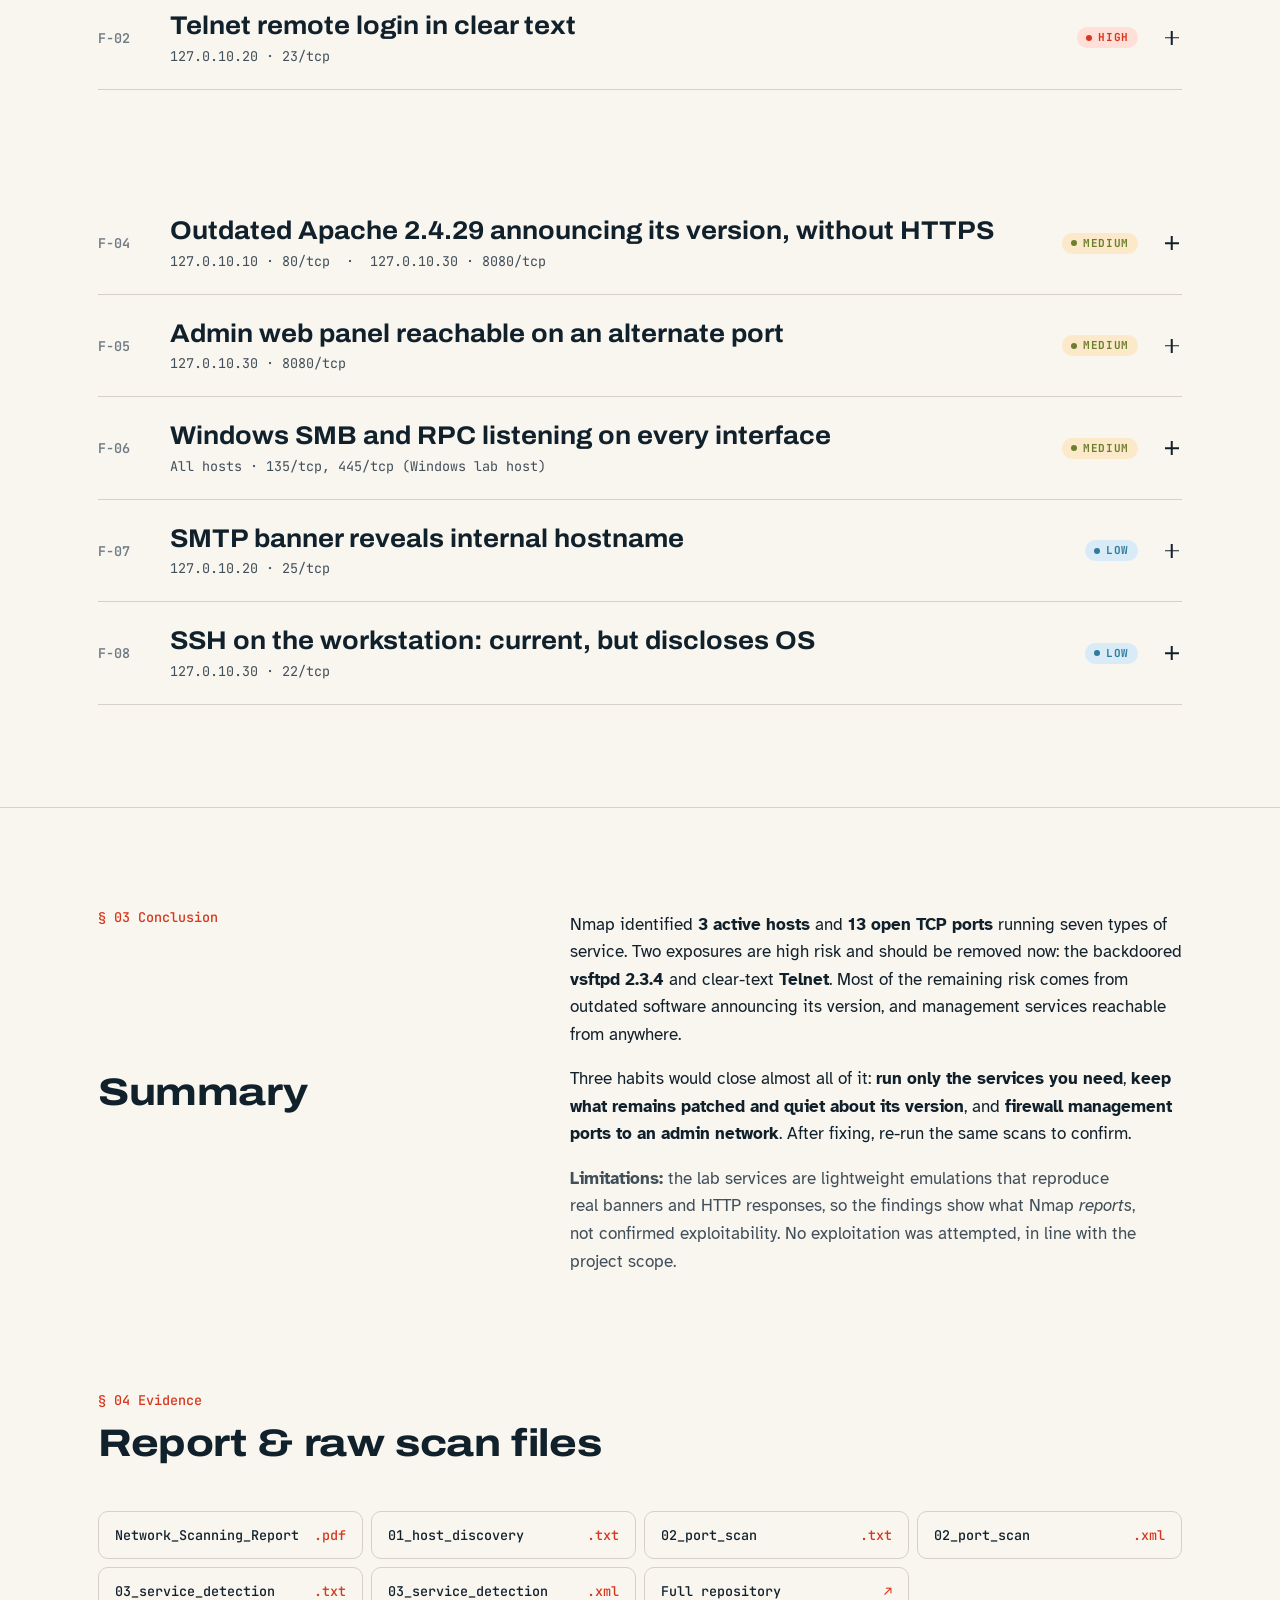
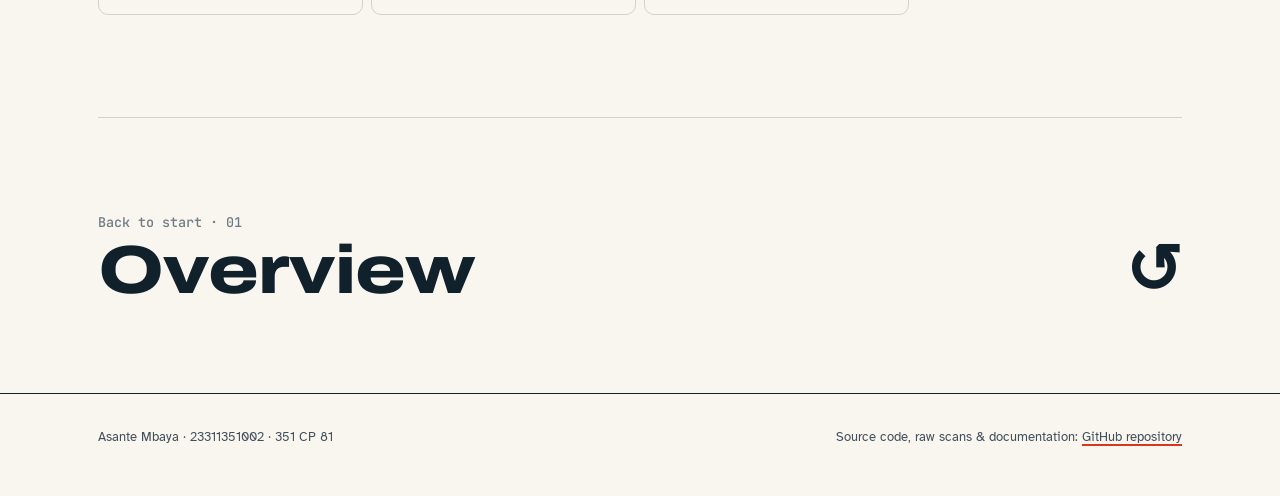
==== commit 718b7af3: "Make scroll animations reverse visibly on scroll up; version asset links to avoid stale cache" ====
--- a/docs/findings.html
+++ b/docs/findings.html
@@ -8,7 +8,7 @@
   <link rel="preconnect" href="https://fonts.googleapis.com">
   <link rel="preconnect" href="https://fonts.gstatic.com" crossorigin>
   <link rel="stylesheet" href="https://fonts.googleapis.com/css2?family=Archivo:wdth,wght@62..125,400..900&family=Atkinson+Hyperlegible:ital,wght@0,400;0,700;1,400&family=JetBrains+Mono:wght@400;500;600&display=swap">
-  <link rel="stylesheet" href="assets/style.css">
+  <link rel="stylesheet" href="assets/style.css?v=3">
   <link rel="icon" href="data:image/svg+xml,%3Csvg xmlns='http://www.w3.org/2000/svg' viewBox='0 0 24 24'%3E%3Ccircle cx='12' cy='12' r='10' fill='none' stroke='%23c2412b' stroke-width='2'/%3E%3Ccircle cx='12' cy='12' r='4' fill='%23c2412b'/%3E%3C/svg%3E">
 </head>
 <body>
@@ -293,7 +293,7 @@
   </div>
 </footer>
 
-<script src="assets/data.js"></script>
-<script src="assets/site.js"></script>
+<script src="assets/data.js?v=3"></script>
+<script src="assets/site.js?v=3"></script>
 </body>
 </html>
--- a/docs/assets/style.css
+++ b/docs/assets/style.css
@@ -123,9 +123,17 @@
 }
 .repo-link:hover { background: var(--ink); color: var(--paper); }
 .repo-link svg { width: 16px; height: 16px; }
+@media (max-width: 900px) {
+  .site-head .wrap { flex-wrap: wrap; gap: 0 var(--space-md); padding-block: 8px; }
+  .site-head nav { order: 3; width: 100%; }
+  .nav { overflow-x: auto; margin-inline: -12px; scrollbar-width: none; }
+}
+@media (max-width: 480px) {
+  .nav a { padding-inline: 8px; }
+  .nav a .n { display: none; }
+  .nav a::after { left: 8px; right: 8px; }
+}
 @media (max-width: 760px) {
-  .site-head .wrap { flex-wrap: wrap; gap: 0 var(--space-md); padding-block: 8px; }
-  .nav { order: 3; width: 100%; overflow-x: auto; margin-inline: -12px; }
   .repo-link span { display: none; }
 }
 
